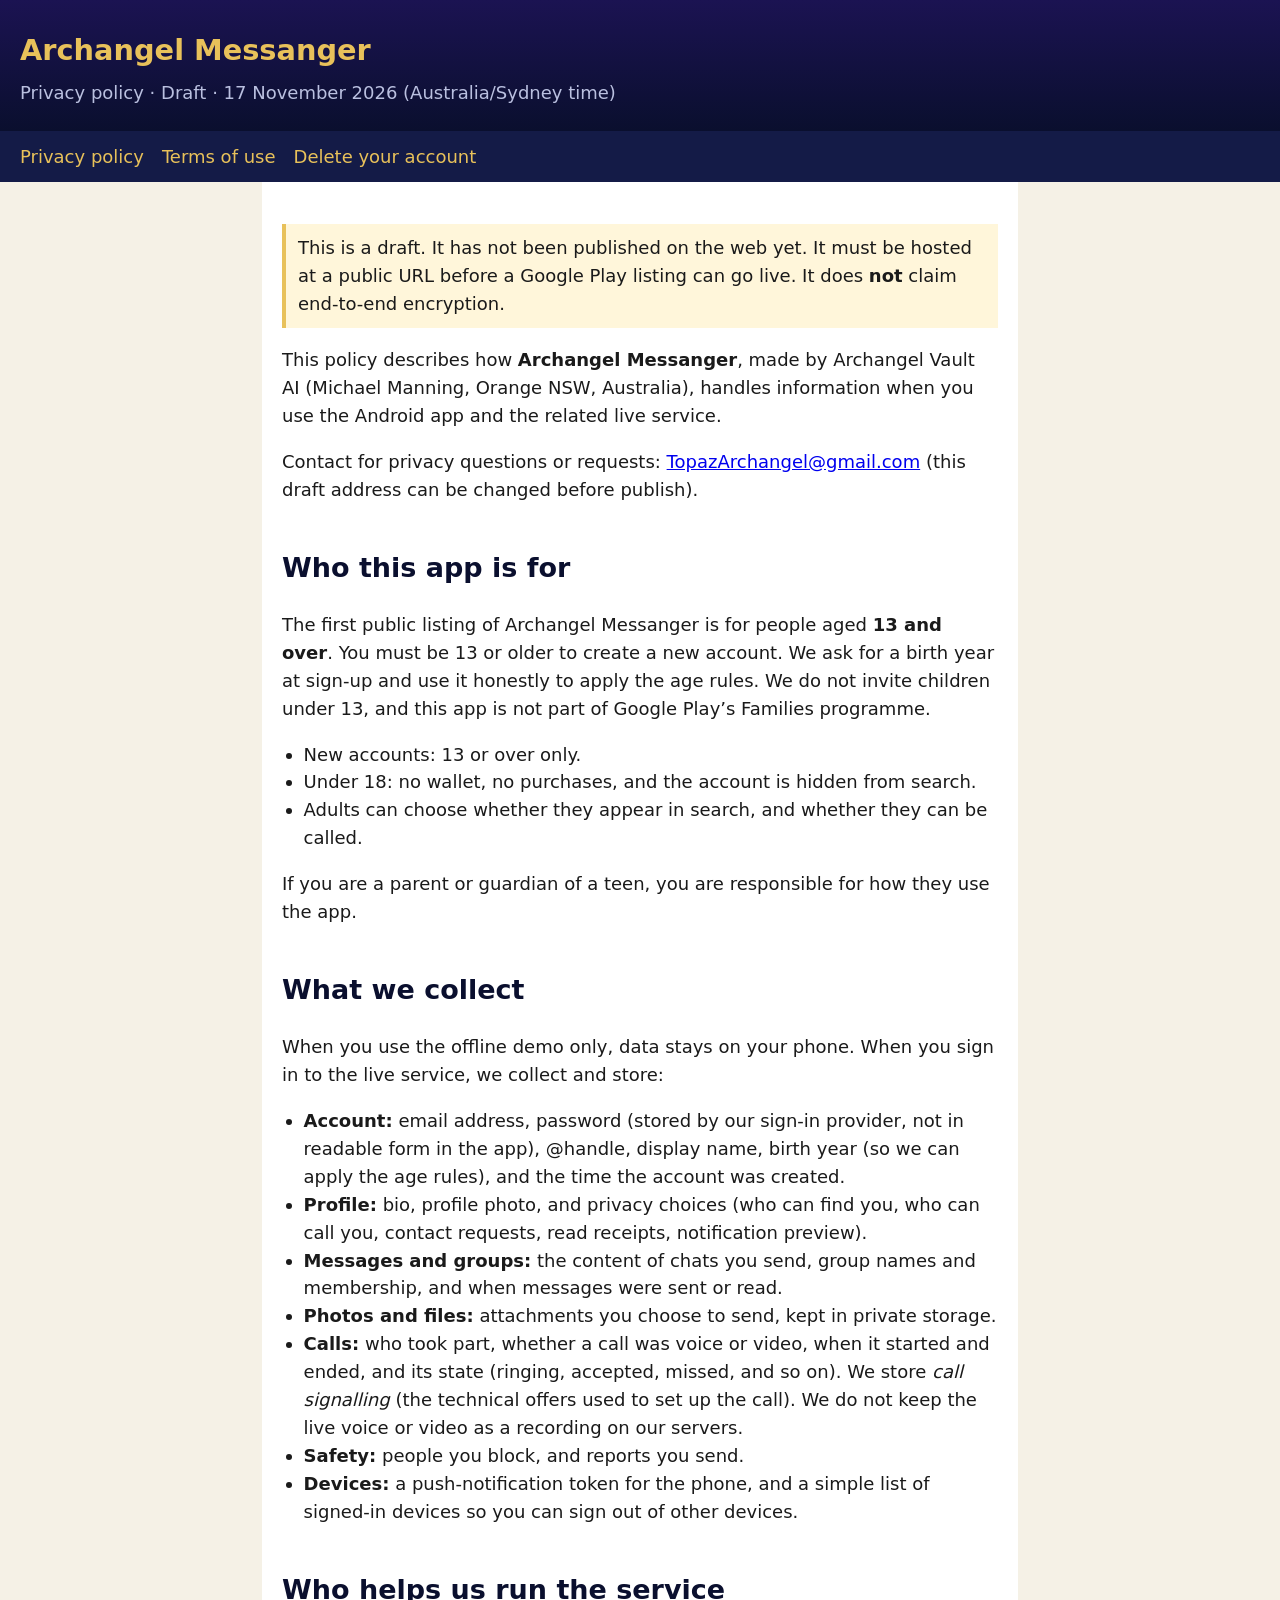
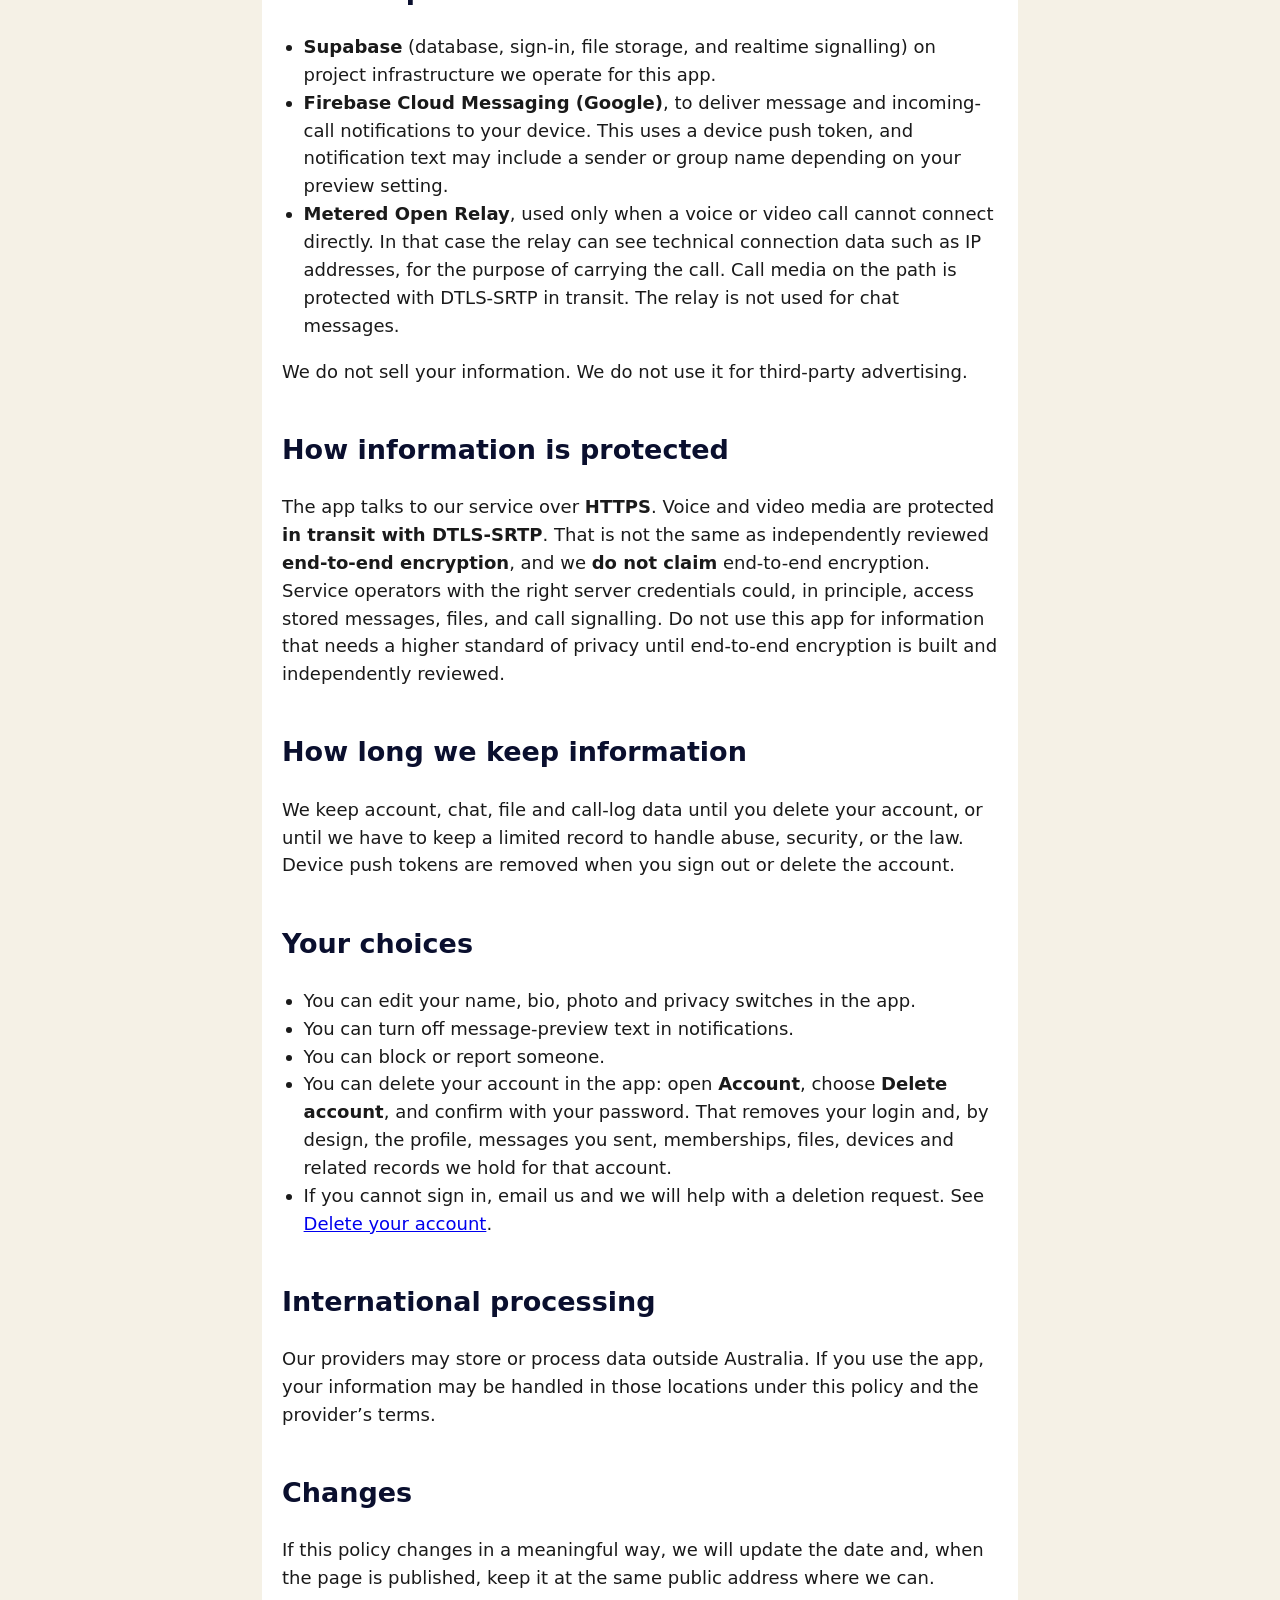
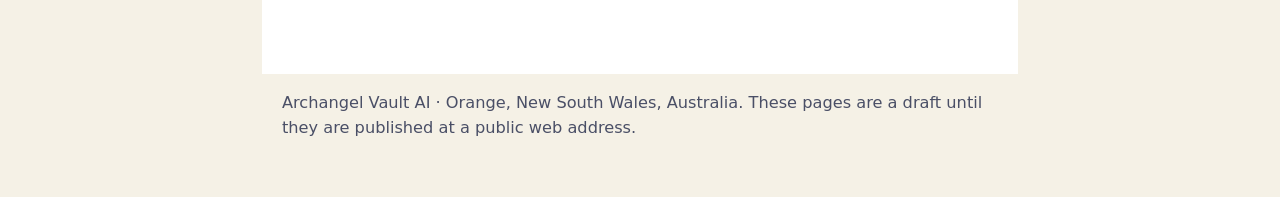
==== privacy.html @ 4ed0bbdf "Publish Archangel Messanger privacy, terms and account-deletion pages Static GitHub Pages site only." ====
<!DOCTYPE html>
<html lang="en">
<head>
  <meta charset="utf-8">
  <meta name="viewport" content="width=device-width, initial-scale=1">
  <title>Privacy policy · Archangel Messanger</title>
  <link rel="stylesheet" href="style.css">
</head>
<body>
<header>
  <h1>Archangel Messanger</h1>
  <p>Privacy policy · Draft · 17 November 2026 (Australia/Sydney time)</p>
</header>
<nav>
  <a href="privacy.html">Privacy policy</a>
  <a href="terms.html">Terms of use</a>
  <a href="delete-account.html">Delete your account</a>
</nav>
<main>

<p class="note">This is a draft. It has not been published on the web yet. It must be hosted at a public URL before a Google Play listing can go live. It does <strong>not</strong> claim end-to-end encryption.</p>
<p>This policy describes how <strong>Archangel Messanger</strong>, made by Archangel Vault AI (Michael Manning, Orange NSW, Australia), handles information when you use the Android app and the related live service.</p>
<p>Contact for privacy questions or requests: <a href="mailto:TopazArchangel@gmail.com">TopazArchangel@gmail.com</a> (this draft address can be changed before publish).</p>

<h2>Who this app is for</h2>
<p>The first public listing of Archangel Messanger is for people aged <strong>13 and over</strong>. You must be 13 or older to create a new account. We ask for a birth year at sign-up and use it honestly to apply the age rules. We do not invite children under 13, and this app is not part of Google Play’s Families programme.</p>
<ul>
  <li>New accounts: 13 or over only.</li>
  <li>Under 18: no wallet, no purchases, and the account is hidden from search.</li>
  <li>Adults can choose whether they appear in search, and whether they can be called.</li>
</ul>
<p>If you are a parent or guardian of a teen, you are responsible for how they use the app.</p>

<h2>What we collect</h2>
<p>When you use the offline demo only, data stays on your phone. When you sign in to the live service, we collect and store:</p>
<ul>
  <li><strong>Account:</strong> email address, password (stored by our sign-in provider, not in readable form in the app), @handle, display name, birth year (so we can apply the age rules), and the time the account was created.</li>
  <li><strong>Profile:</strong> bio, profile photo, and privacy choices (who can find you, who can call you, contact requests, read receipts, notification preview).</li>
  <li><strong>Messages and groups:</strong> the content of chats you send, group names and membership, and when messages were sent or read.</li>
  <li><strong>Photos and files:</strong> attachments you choose to send, kept in private storage.</li>
  <li><strong>Calls:</strong> who took part, whether a call was voice or video, when it started and ended, and its state (ringing, accepted, missed, and so on). We store <em>call signalling</em> (the technical offers used to set up the call). We do not keep the live voice or video as a recording on our servers.</li>
  <li><strong>Safety:</strong> people you block, and reports you send.</li>
  <li><strong>Devices:</strong> a push-notification token for the phone, and a simple list of signed-in devices so you can sign out of other devices.</li>
</ul>

<h2>Who helps us run the service</h2>
<ul>
  <li><strong>Supabase</strong> (database, sign-in, file storage, and realtime signalling) on project infrastructure we operate for this app.</li>
  <li><strong>Firebase Cloud Messaging (Google)</strong>, to deliver message and incoming-call notifications to your device. This uses a device push token, and notification text may include a sender or group name depending on your preview setting.</li>
  <li><strong>Metered Open Relay</strong>, used only when a voice or video call cannot connect directly. In that case the relay can see technical connection data such as IP addresses, for the purpose of carrying the call. Call media on the path is protected with DTLS-SRTP in transit. The relay is not used for chat messages.</li>
</ul>
<p>We do not sell your information. We do not use it for third-party advertising.</p>

<h2>How information is protected</h2>
<p>The app talks to our service over <strong>HTTPS</strong>. Voice and video media are protected <strong>in transit with DTLS-SRTP</strong>. That is not the same as independently reviewed <strong>end-to-end encryption</strong>, and we <strong>do not claim</strong> end-to-end encryption. Service operators with the right server credentials could, in principle, access stored messages, files, and call signalling. Do not use this app for information that needs a higher standard of privacy until end-to-end encryption is built and independently reviewed.</p>

<h2>How long we keep information</h2>
<p>We keep account, chat, file and call-log data until you delete your account, or until we have to keep a limited record to handle abuse, security, or the law. Device push tokens are removed when you sign out or delete the account.</p>

<h2>Your choices</h2>
<ul>
  <li>You can edit your name, bio, photo and privacy switches in the app.</li>
  <li>You can turn off message-preview text in notifications.</li>
  <li>You can block or report someone.</li>
  <li>You can delete your account in the app: open <strong>Account</strong>, choose <strong>Delete account</strong>, and confirm with your password. That removes your login and, by design, the profile, messages you sent, memberships, files, devices and related records we hold for that account.</li>
  <li>If you cannot sign in, email us and we will help with a deletion request. See <a href="delete-account.html">Delete your account</a>.</li>
</ul>

<h2>International processing</h2>
<p>Our providers may store or process data outside Australia. If you use the app, your information may be handled in those locations under this policy and the provider’s terms.</p>

<h2>Changes</h2>
<p>If this policy changes in a meaningful way, we will update the date and, when the page is published, keep it at the same public address where we can.</p>

</main>
<footer>
  <p>Archangel Vault AI · Orange, New South Wales, Australia. These pages are a draft until they are published at a public web address.</p>
</footer>
</body>
</html>
---- style.css ----
:root { --navy:#0A0F2E; --gold:#E8C15A; --ink:#1a1a1a; --muted:#4a4f66; --paper:#F5F1E6; --card:#fff; }
* { box-sizing: border-box; }
html { font-size: 18px; }
body { margin:0; font-family: "Noto Sans", "Segoe UI", system-ui, sans-serif; color:var(--ink); background:var(--paper); line-height:1.55; }
header { background: linear-gradient(180deg,#1B1352,#0A0F2E); color:var(--paper); padding:28px 20px 24px; }
header h1 { margin:0 0 6px; font-size:1.6rem; color:var(--gold); }
header p { margin:0; color:#BAC0E0; }
nav { display:flex; flex-wrap:wrap; gap:12px 18px; padding:12px 20px; background:#141B47; }
nav a { color:var(--gold); text-decoration:none; }
nav a:hover { text-decoration:underline; }
main { max-width: 42rem; margin: 0 auto; padding: 24px 20px 64px; background:var(--card); }
h2 { color:var(--navy); margin-top:1.6em; }
ul { padding-left: 1.2em; }
.note { background:#fff6da; border-left:4px solid var(--gold); padding:10px 12px; }
footer { max-width:42rem; margin:0 auto; padding:0 20px 40px; color:var(--muted); font-size:0.9rem; }
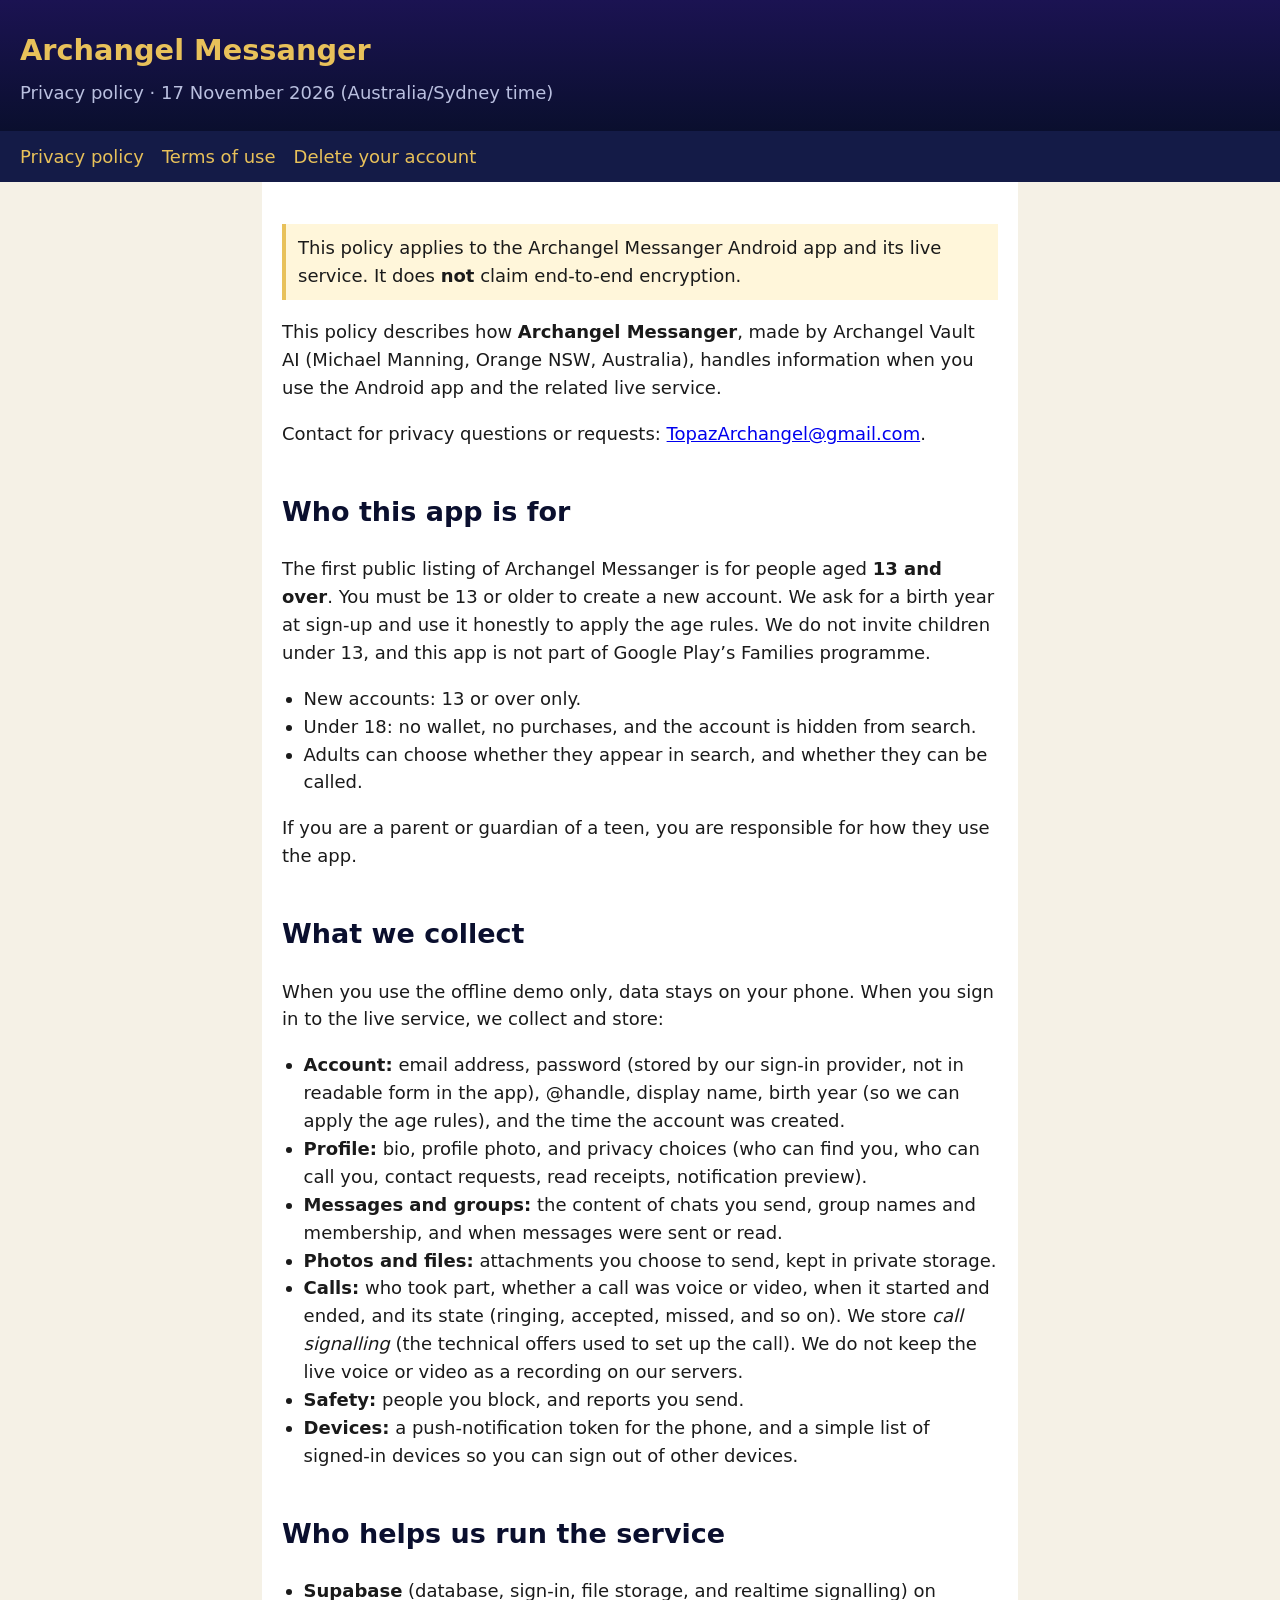
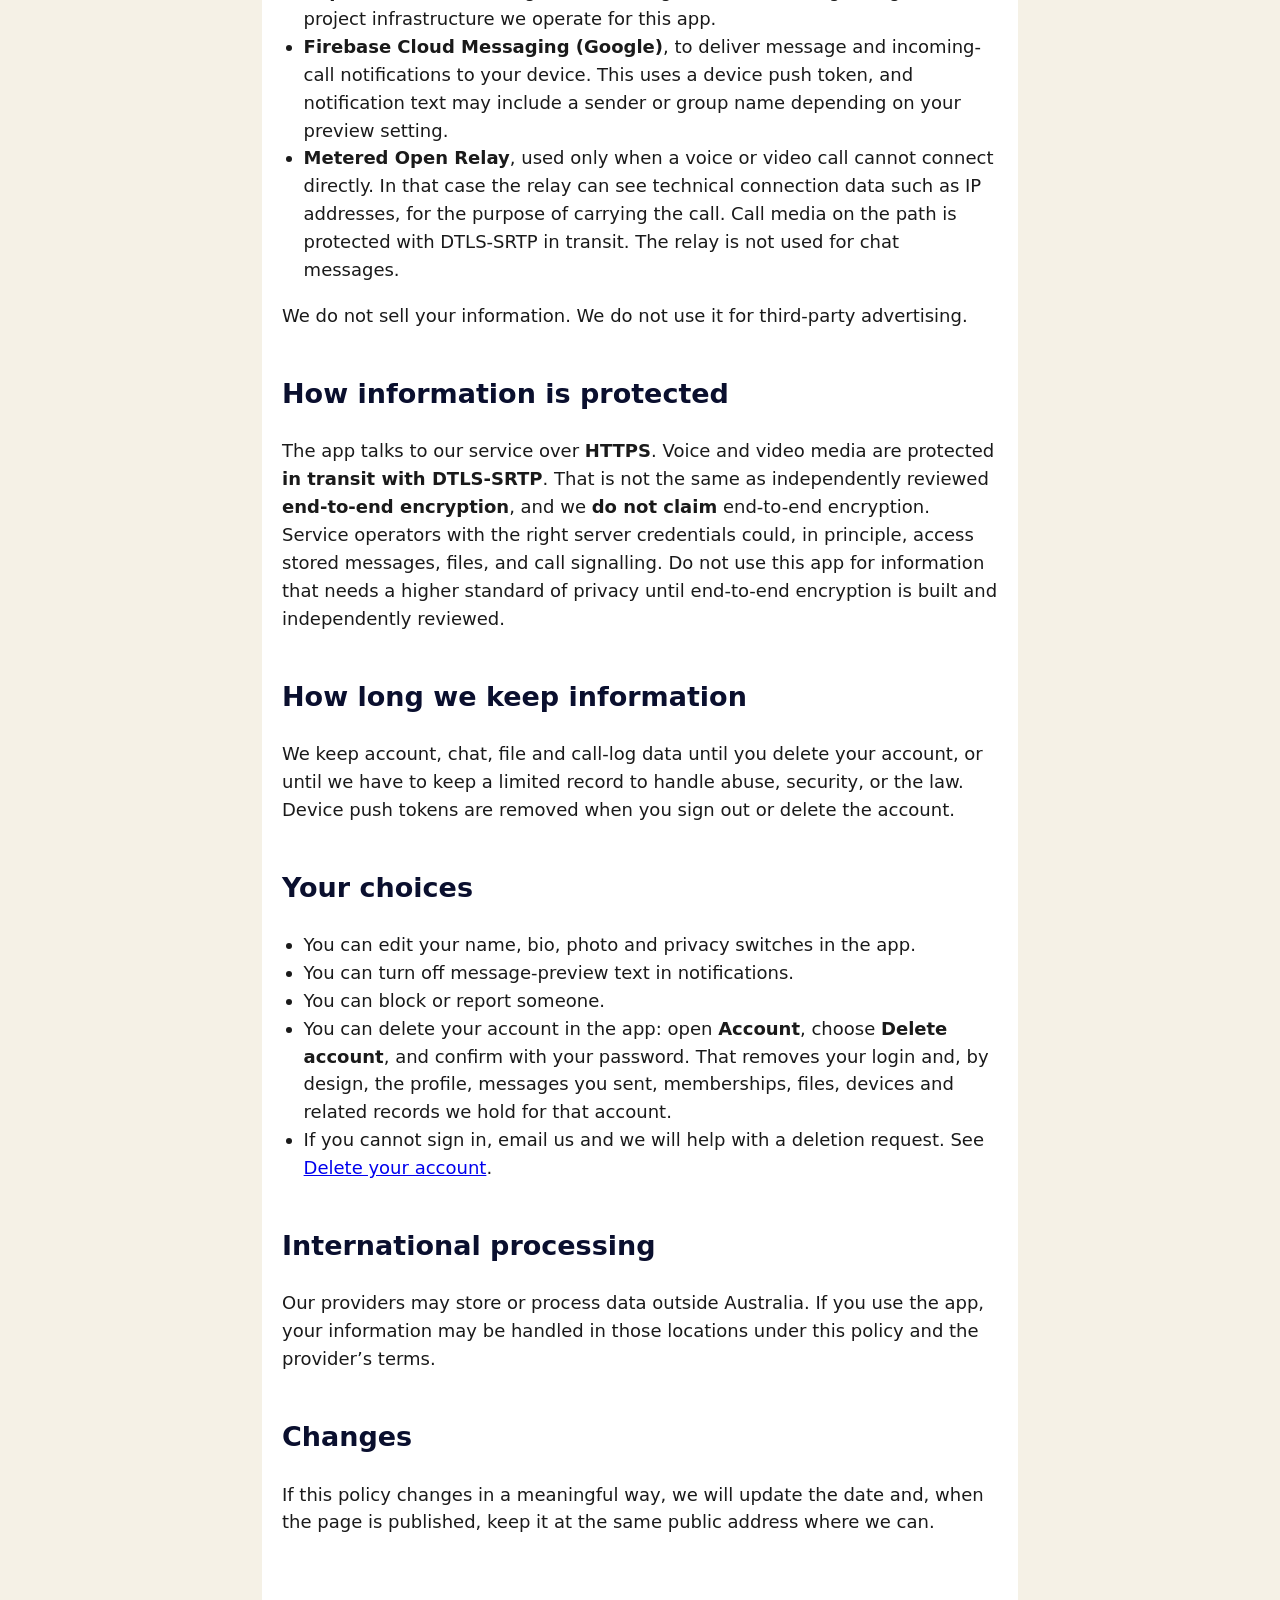
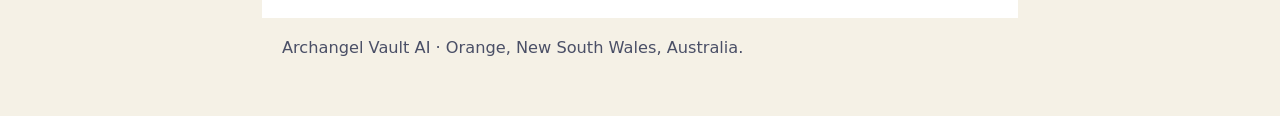
==== commit 91d01bc9: "Remove unpublished-draft wording now that the pages are live The first listing is for ages 13 and ov" ====
--- a/privacy.html
+++ b/privacy.html
@@ -9,7 +9,7 @@
 <body>
 <header>
   <h1>Archangel Messanger</h1>
-  <p>Privacy policy · Draft · 17 November 2026 (Australia/Sydney time)</p>
+  <p>Privacy policy · 17 November 2026 (Australia/Sydney time)</p>
 </header>
 <nav>
   <a href="privacy.html">Privacy policy</a>
@@ -18,9 +18,9 @@
 </nav>
 <main>
 
-<p class="note">This is a draft. It has not been published on the web yet. It must be hosted at a public URL before a Google Play listing can go live. It does <strong>not</strong> claim end-to-end encryption.</p>
+<p class="note">This policy applies to the Archangel Messanger Android app and its live service. It does <strong>not</strong> claim end-to-end encryption.</p>
 <p>This policy describes how <strong>Archangel Messanger</strong>, made by Archangel Vault AI (Michael Manning, Orange NSW, Australia), handles information when you use the Android app and the related live service.</p>
-<p>Contact for privacy questions or requests: <a href="mailto:TopazArchangel@gmail.com">TopazArchangel@gmail.com</a> (this draft address can be changed before publish).</p>
+<p>Contact for privacy questions or requests: <a href="mailto:TopazArchangel@gmail.com">TopazArchangel@gmail.com</a>.</p>
 
 <h2>Who this app is for</h2>
 <p>The first public listing of Archangel Messanger is for people aged <strong>13 and over</strong>. You must be 13 or older to create a new account. We ask for a birth year at sign-up and use it honestly to apply the age rules. We do not invite children under 13, and this app is not part of Google Play’s Families programme.</p>
@@ -74,7 +74,7 @@
 
 </main>
 <footer>
-  <p>Archangel Vault AI · Orange, New South Wales, Australia. These pages are a draft until they are published at a public web address.</p>
+  <p>Archangel Vault AI · Orange, New South Wales, Australia.</p>
 </footer>
 </body>
 </html>
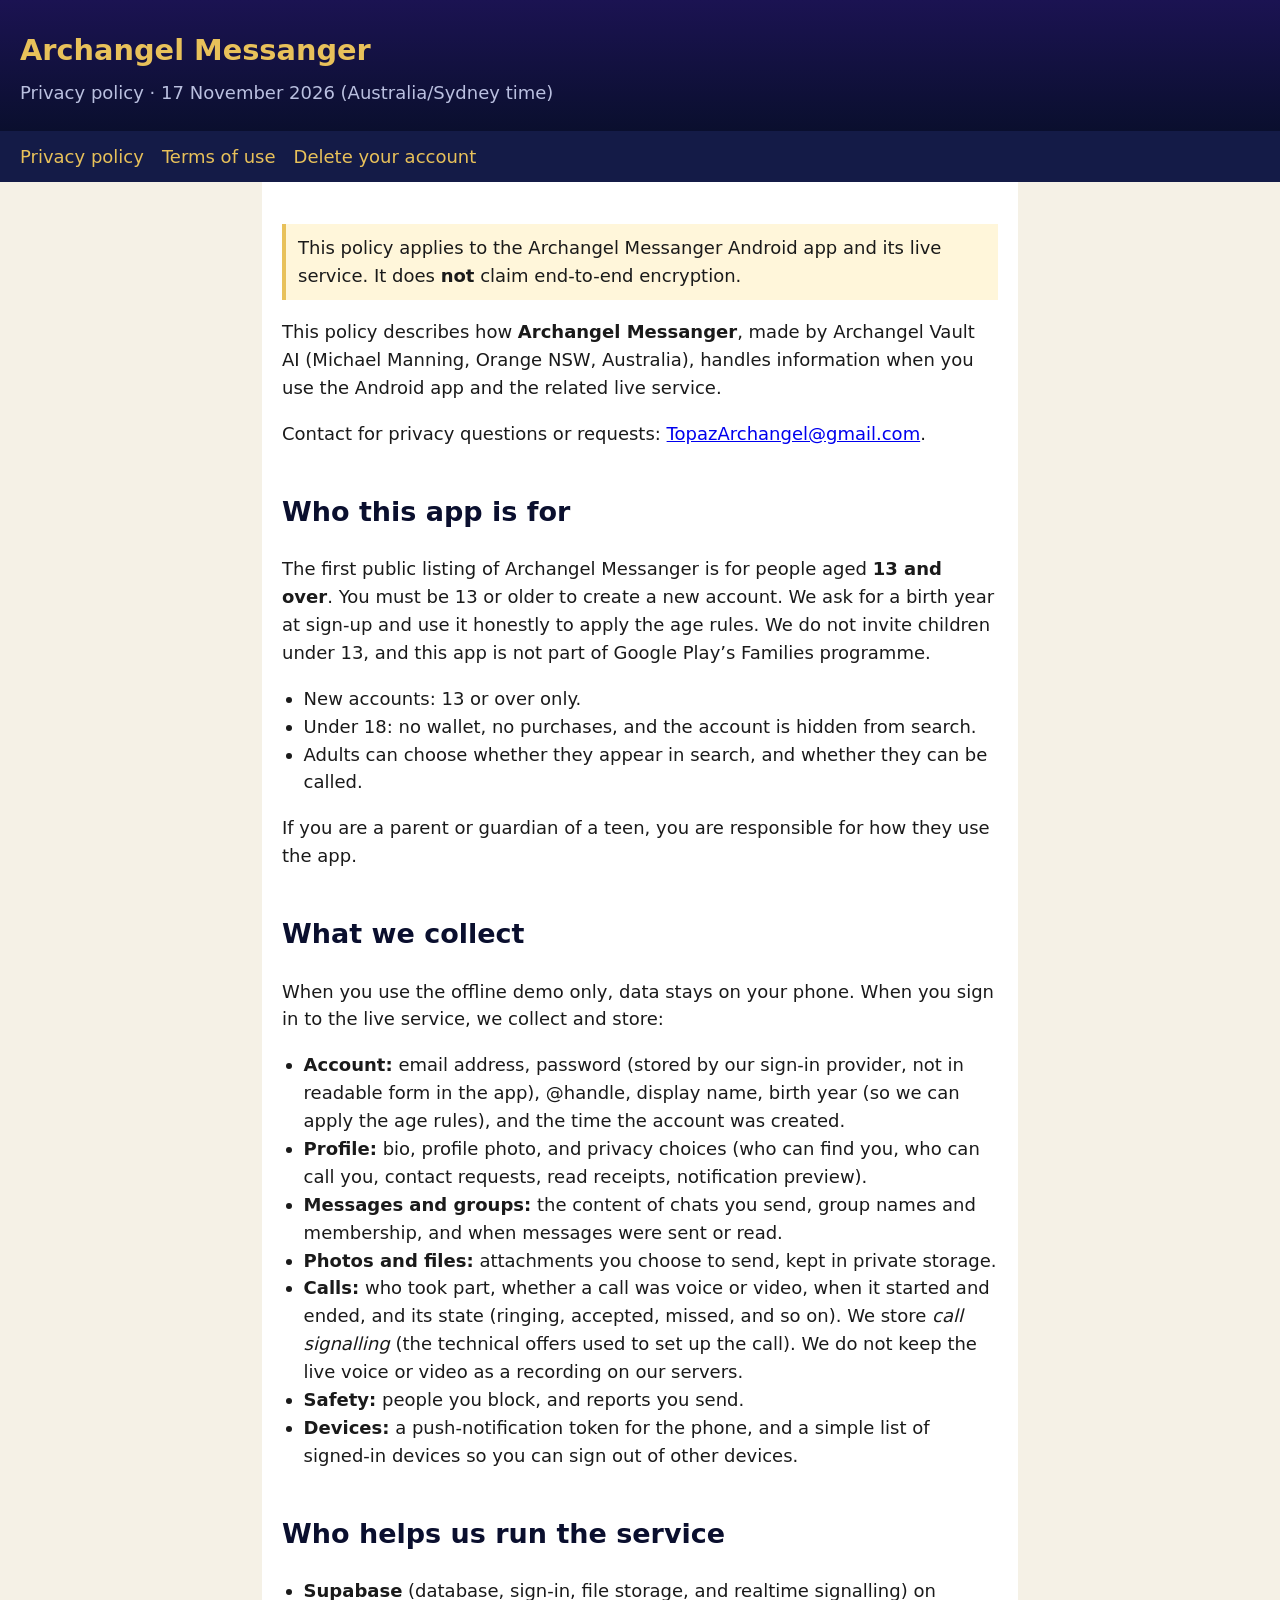
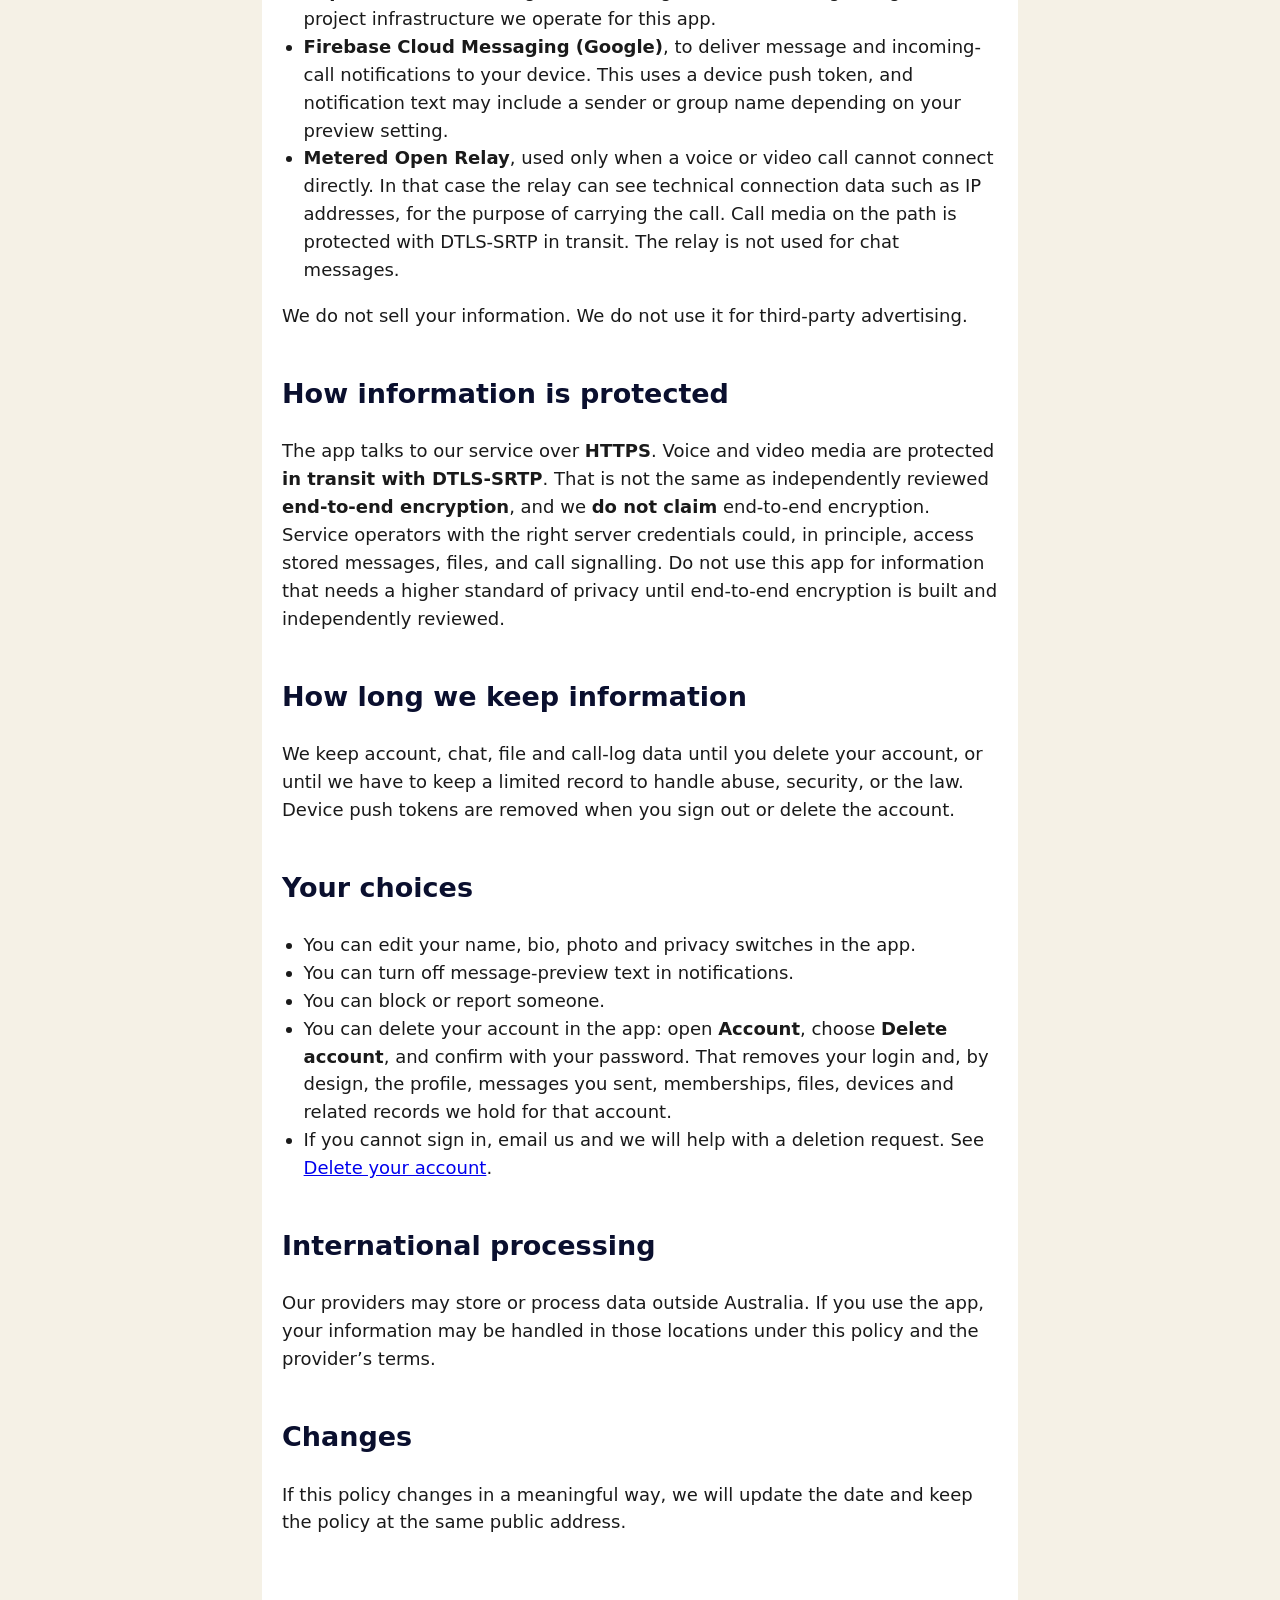
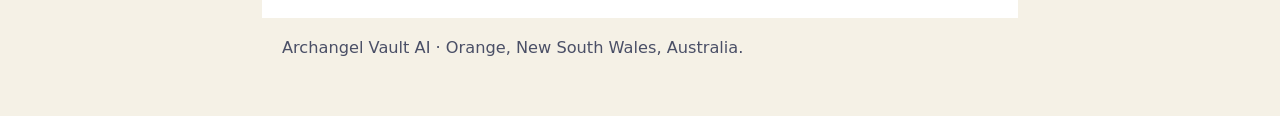
==== commit 04edd792: "Clarify that policy updates stay at the same public address" ====
--- a/privacy.html
+++ b/privacy.html
@@ -70,7 +70,7 @@
 <p>Our providers may store or process data outside Australia. If you use the app, your information may be handled in those locations under this policy and the provider’s terms.</p>
 
 <h2>Changes</h2>
-<p>If this policy changes in a meaningful way, we will update the date and, when the page is published, keep it at the same public address where we can.</p>
+<p>If this policy changes in a meaningful way, we will update the date and keep the policy at the same public address.</p>
 
 </main>
 <footer>
